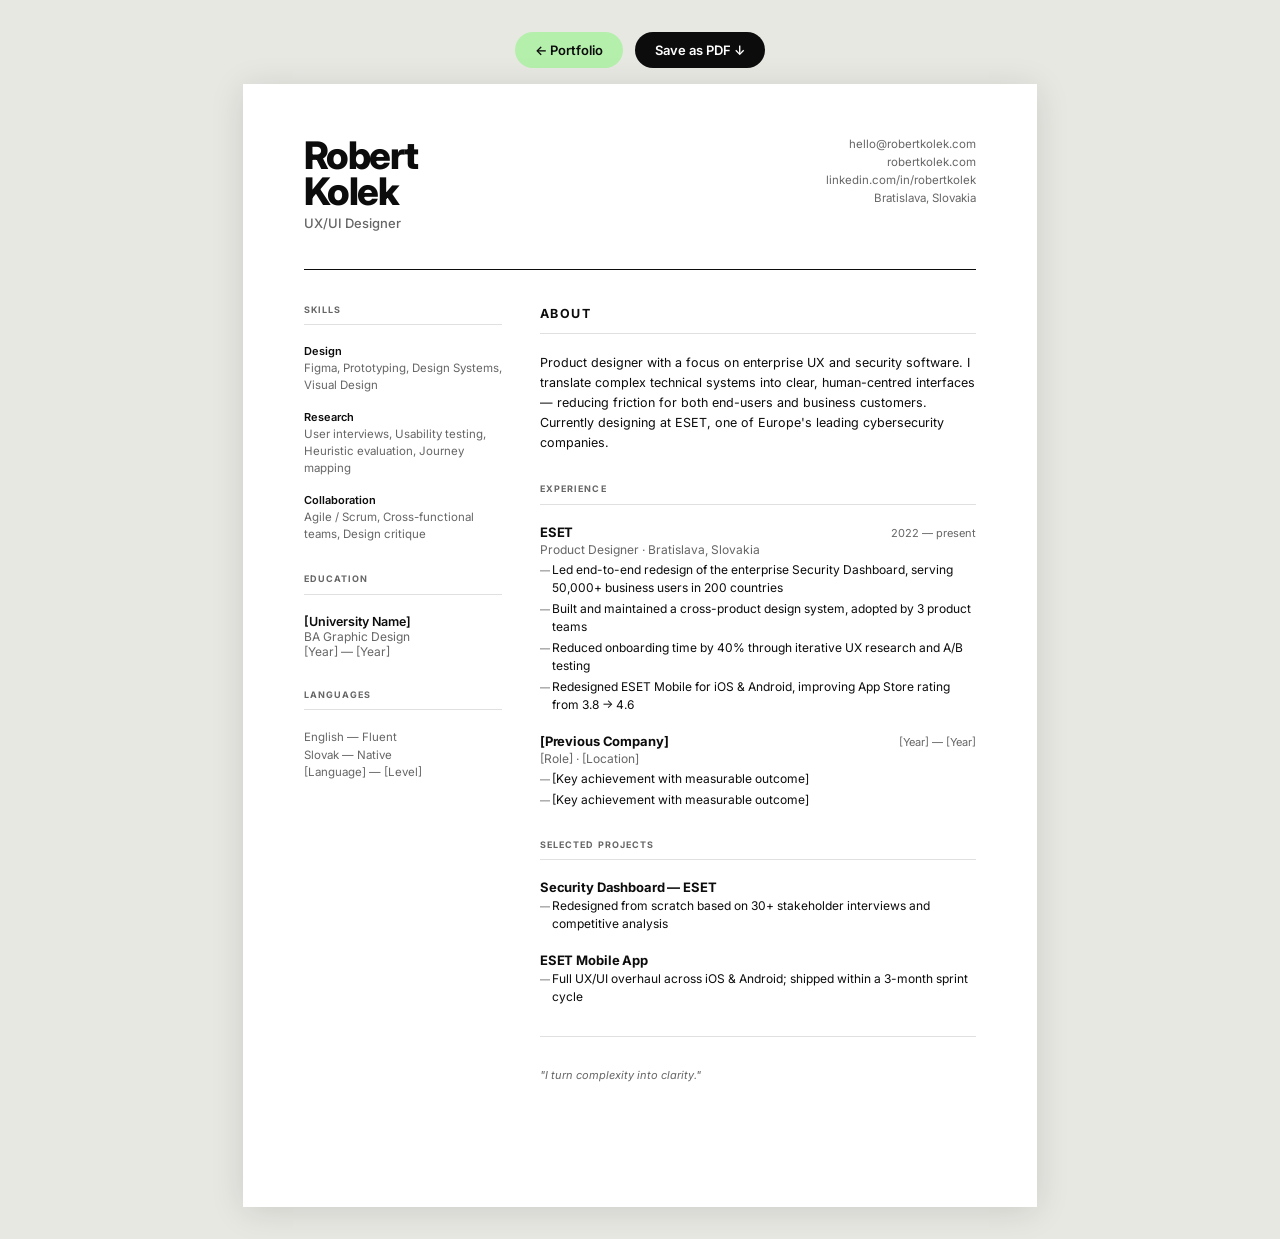
==== cv.html @ 5673734f "Rebuild portfolio with full bento grid and printable CV one-pager - 10-card bento layout: hero, role" ====
<!DOCTYPE html>
<html lang="en">
<head>
  <meta charset="UTF-8" />
  <meta name="viewport" content="width=device-width, initial-scale=1.0" />
  <title>Robert Kolek — CV</title>
  <link rel="preconnect" href="https://fonts.googleapis.com">
  <link rel="preconnect" href="https://fonts.gstatic.com" crossorigin>
  <link href="https://fonts.googleapis.com/css2?family=Inter:wght@400;500;600;700&display=swap" rel="stylesheet">
  <style>
    *, *::before, *::after { box-sizing: border-box; margin: 0; padding: 0; }

    :root {
      --mint:  #b4f0ab;
      --text:  #0c0c0c;
      --muted: #666;
      --line:  #e0e0e0;
    }

    html {
      font-family: 'Inter', -apple-system, BlinkMacSystemFont, 'Segoe UI', sans-serif;
      font-size: 13px;
      color: var(--text);
      -webkit-font-smoothing: antialiased;
    }

    /* ── Screen wrapper ─────────────────────────── */
    body {
      background: #e8e8e3;
      display: flex;
      flex-direction: column;
      align-items: center;
      padding: 32px 16px;
      gap: 16px;
    }

    .screen-actions {
      display: flex;
      gap: 12px;
    }

    .btn {
      display: inline-flex;
      align-items: center;
      gap: 6px;
      font-family: inherit;
      font-size: 13px;
      font-weight: 600;
      padding: 10px 20px;
      border-radius: 100px;
      cursor: pointer;
      border: none;
      text-decoration: none;
      transition: opacity 0.15s;
    }

    .btn:hover { opacity: 0.75; }

    .btn--primary {
      background: var(--text);
      color: #fff;
    }

    .btn--secondary {
      background: var(--mint);
      color: var(--text);
    }

    /* ── Page (A4) ──────────────────────────────── */
    .page {
      width: 210mm;
      min-height: 297mm;
      background: #fff;
      padding: 14mm 16mm 12mm;
      display: flex;
      flex-direction: column;
      gap: 0;
      box-shadow: 0 4px 32px rgba(0,0,0,0.12);
    }

    /* ── Header ─────────────────────────────────── */
    .cv-header {
      display: flex;
      justify-content: space-between;
      align-items: flex-start;
      padding-bottom: 10mm;
      border-bottom: 1.5px solid var(--text);
    }

    .cv-header h1 {
      font-size: 38px;
      font-weight: 800;
      letter-spacing: -0.04em;
      line-height: 0.95;
    }

    .cv-header .title {
      font-size: 13px;
      font-weight: 500;
      color: var(--muted);
      margin-top: 6px;
    }

    .cv-contact {
      text-align: right;
      display: flex;
      flex-direction: column;
      gap: 4px;
    }

    .cv-contact a,
    .cv-contact span {
      font-size: 11.5px;
      color: var(--muted);
      text-decoration: none;
    }

    .cv-contact a:hover { color: var(--text); }

    /* ── Body layout ────────────────────────────── */
    .cv-body {
      display: grid;
      grid-template-columns: 1fr 2.2fr;
      gap: 0 10mm;
      flex: 1;
      padding-top: 9mm;
    }

    /* ── Section ────────────────────────────────── */
    .section {
      margin-bottom: 8mm;
    }

    .section-title {
      font-size: 9px;
      font-weight: 700;
      letter-spacing: 0.12em;
      text-transform: uppercase;
      color: var(--muted);
      margin-bottom: 5mm;
      padding-bottom: 2.5mm;
      border-bottom: 1px solid var(--line);
    }

    /* ── Summary ────────────────────────────────── */
    .summary p {
      font-size: 12.5px;
      line-height: 1.6;
      color: var(--text);
    }

    /* ── Experience entry ───────────────────────── */
    .entry {
      margin-bottom: 5mm;
    }

    .entry-header {
      display: flex;
      justify-content: space-between;
      align-items: baseline;
      margin-bottom: 2px;
    }

    .entry-company {
      font-size: 13px;
      font-weight: 700;
      letter-spacing: -0.01em;
    }

    .entry-period {
      font-size: 11px;
      color: var(--muted);
      flex-shrink: 0;
      margin-left: 8px;
    }

    .entry-role {
      font-size: 12px;
      color: var(--muted);
      margin-bottom: 4px;
    }

    .entry-bullets {
      list-style: none;
      display: flex;
      flex-direction: column;
      gap: 3px;
      padding-left: 0;
    }

    .entry-bullets li {
      font-size: 12px;
      line-height: 1.5;
      color: var(--text);
      padding-left: 12px;
      position: relative;
    }

    .entry-bullets li::before {
      content: '—';
      position: absolute;
      left: 0;
      color: var(--muted);
      font-size: 10px;
      top: 2px;
    }

    /* ── Skills ─────────────────────────────────── */
    .skill-group {
      margin-bottom: 4mm;
    }

    .skill-group-name {
      font-size: 11px;
      font-weight: 600;
      margin-bottom: 2px;
    }

    .skill-group-items {
      font-size: 11.5px;
      color: var(--muted);
      line-height: 1.5;
    }

    /* ── Education ──────────────────────────────── */
    .edu-entry {
      margin-bottom: 3mm;
    }

    .edu-school {
      font-size: 12.5px;
      font-weight: 600;
    }

    .edu-degree {
      font-size: 12px;
      color: var(--muted);
    }

    /* ── Tagline accent ─────────────────────────── */
    .cv-tagline {
      margin-top: auto;
      padding-top: 8mm;
      border-top: 1px solid var(--line);
      font-size: 11px;
      color: var(--muted);
      font-style: italic;
    }

    /* ── Print ──────────────────────────────────── */
    @media print {
      html { font-size: 13px; }

      body {
        background: #fff;
        padding: 0;
      }

      .screen-actions { display: none; }

      .page {
        width: 210mm;
        min-height: 297mm;
        box-shadow: none;
        padding: 14mm 16mm 12mm;
      }

      @page {
        size: A4;
        margin: 0;
      }
    }
  </style>
</head>
<body>

  <div class="screen-actions">
    <a href="index.html" class="btn btn--secondary">← Portfolio</a>
    <button class="btn btn--primary" onclick="window.print()">Save as PDF ↓</button>
  </div>

  <div class="page">

    <header class="cv-header">
      <div>
        <h1>Robert<br>Kolek</h1>
        <p class="title">UX/UI Designer</p>
      </div>
      <div class="cv-contact">
        <a href="mailto:hello@robertkolek.com">hello@robertkolek.com</a>
        <a href="https://robertkolek.com" target="_blank">robertkolek.com</a>
        <a href="https://linkedin.com/in/robertkolek" target="_blank">linkedin.com/in/robertkolek</a>
        <span>Bratislava, Slovakia</span>
      </div>
    </header>

    <div class="cv-body">

      <!-- Left column -->
      <aside>

        <section class="section">
          <p class="section-title">Skills</p>
          <div class="skill-group">
            <p class="skill-group-name">Design</p>
            <p class="skill-group-items">Figma, Prototyping, Design Systems, Visual Design</p>
          </div>
          <div class="skill-group">
            <p class="skill-group-name">Research</p>
            <p class="skill-group-items">User interviews, Usability testing, Heuristic evaluation, Journey mapping</p>
          </div>
          <div class="skill-group">
            <p class="skill-group-name">Collaboration</p>
            <p class="skill-group-items">Agile / Scrum, Cross-functional teams, Design critique</p>
          </div>
        </section>

        <section class="section">
          <p class="section-title">Education</p>
          <div class="edu-entry">
            <p class="edu-school">[University Name]</p>
            <p class="edu-degree">BA Graphic Design<br>[Year] — [Year]</p>
          </div>
        </section>

        <section class="section">
          <p class="section-title">Languages</p>
          <div class="skill-group">
            <p class="skill-group-items">English — Fluent<br>Slovak — Native<br>[Language] — [Level]</p>
          </div>
        </section>

      </aside>

      <!-- Right column -->
      <main>

        <section class="section summary">
          <p class="section-title">About</p>
          <p>Product designer with a focus on enterprise UX and security software. I translate complex technical systems into clear, human-centred interfaces — reducing friction for both end-users and business customers. Currently designing at ESET, one of Europe's leading cybersecurity companies.</p>
        </section>

        <section class="section">
          <p class="section-title">Experience</p>

          <div class="entry">
            <div class="entry-header">
              <span class="entry-company">ESET</span>
              <span class="entry-period">2022 — present</span>
            </div>
            <p class="entry-role">Product Designer · Bratislava, Slovakia</p>
            <ul class="entry-bullets">
              <li>Led end-to-end redesign of the enterprise Security Dashboard, serving 50,000+ business users in 200 countries</li>
              <li>Built and maintained a cross-product design system, adopted by 3 product teams</li>
              <li>Reduced onboarding time by 40% through iterative UX research and A/B testing</li>
              <li>Redesigned ESET Mobile for iOS & Android, improving App Store rating from 3.8 → 4.6</li>
            </ul>
          </div>

          <div class="entry">
            <div class="entry-header">
              <span class="entry-company">[Previous Company]</span>
              <span class="entry-period">[Year] — [Year]</span>
            </div>
            <p class="entry-role">[Role] · [Location]</p>
            <ul class="entry-bullets">
              <li>[Key achievement with measurable outcome]</li>
              <li>[Key achievement with measurable outcome]</li>
            </ul>
          </div>

        </section>

        <section class="section">
          <p class="section-title">Selected Projects</p>

          <div class="entry">
            <div class="entry-header">
              <span class="entry-company">Security Dashboard — ESET</span>
            </div>
            <ul class="entry-bullets">
              <li>Redesigned from scratch based on 30+ stakeholder interviews and competitive analysis</li>
            </ul>
          </div>

          <div class="entry">
            <div class="entry-header">
              <span class="entry-company">ESET Mobile App</span>
            </div>
            <ul class="entry-bullets">
              <li>Full UX/UI overhaul across iOS & Android; shipped within a 3-month sprint cycle</li>
            </ul>
          </div>

        </section>

        <p class="cv-tagline">"I turn complexity into clarity."</p>

      </main>

    </div>

  </div>

</body>
</html>
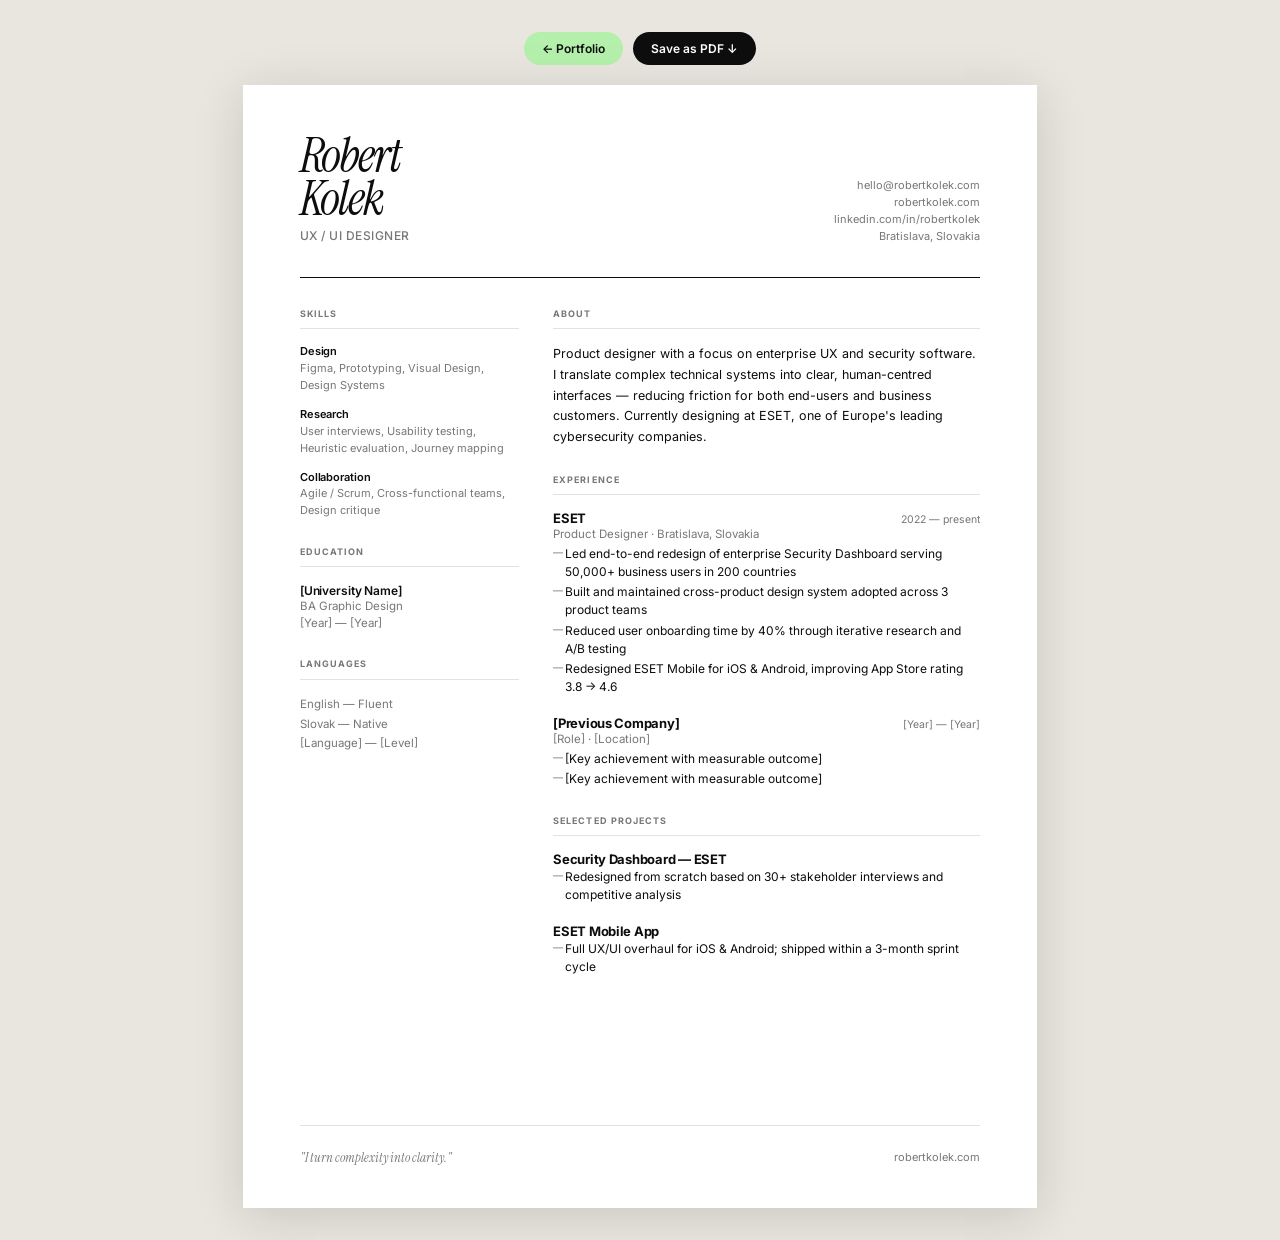
==== commit 21b0f98e: "Elevate portfolio to senior designer quality Typography: Instrument Serif italic for display, Inter " ====
--- a/cv.html
+++ b/cv.html
@@ -6,192 +6,226 @@
   <title>Robert Kolek — CV</title>
   <link rel="preconnect" href="https://fonts.googleapis.com">
   <link rel="preconnect" href="https://fonts.gstatic.com" crossorigin>
-  <link href="https://fonts.googleapis.com/css2?family=Inter:wght@400;500;600;700&display=swap" rel="stylesheet">
+  <link href="https://fonts.googleapis.com/css2?family=Instrument+Serif:ital@0;1&family=Inter:wght@300;400;500;600;700&display=swap" rel="stylesheet">
   <style>
     *, *::before, *::after { box-sizing: border-box; margin: 0; padding: 0; }
 
     :root {
-      --mint:  #b4f0ab;
-      --text:  #0c0c0c;
-      --muted: #666;
-      --line:  #e0e0e0;
+      --mint:   #b4f0ab;
+      --ink:    #0d0d0d;
+      --muted:  #777;
+      --rule:   #e5e2dc;
+      --bg:     #e9e6df;
     }
 
     html {
-      font-family: 'Inter', -apple-system, BlinkMacSystemFont, 'Segoe UI', sans-serif;
+      font-family: 'Inter', -apple-system, BlinkMacSystemFont, sans-serif;
       font-size: 13px;
-      color: var(--text);
+      color: var(--ink);
       -webkit-font-smoothing: antialiased;
-    }
-
-    /* ── Screen wrapper ─────────────────────────── */
+      background: var(--bg);
+    }
+
+    /* ── Screen chrome ───────────────────────── */
     body {
-      background: #e8e8e3;
       display: flex;
       flex-direction: column;
       align-items: center;
+      gap: 20px;
       padding: 32px 16px;
-      gap: 16px;
-    }
-
-    .screen-actions {
-      display: flex;
-      gap: 12px;
+    }
+
+    .actions {
+      display: flex;
+      gap: 10px;
+      align-items: center;
     }
 
     .btn {
+      font-family: inherit;
+      font-size: 12px;
+      font-weight: 600;
+      padding: 9px 18px;
+      border-radius: 100px;
+      border: none;
+      cursor: pointer;
+      text-decoration: none;
       display: inline-flex;
       align-items: center;
-      gap: 6px;
-      font-family: inherit;
-      font-size: 13px;
-      font-weight: 600;
-      padding: 10px 20px;
-      border-radius: 100px;
-      cursor: pointer;
-      border: none;
-      text-decoration: none;
+      gap: 5px;
       transition: opacity 0.15s;
     }
 
-    .btn:hover { opacity: 0.75; }
-
-    .btn--primary {
-      background: var(--text);
-      color: #fff;
-    }
-
-    .btn--secondary {
-      background: var(--mint);
-      color: var(--text);
-    }
-
-    /* ── Page (A4) ──────────────────────────────── */
+    .btn:hover { opacity: 0.7; }
+
+    .btn--dark   { background: var(--ink); color: #fff; }
+    .btn--light  { background: var(--mint); color: var(--ink); }
+
+    /* ── A4 page ─────────────────────────────── */
     .page {
       width: 210mm;
       min-height: 297mm;
       background: #fff;
-      padding: 14mm 16mm 12mm;
+      padding: 13mm 15mm 11mm;
       display: flex;
       flex-direction: column;
-      gap: 0;
-      box-shadow: 0 4px 32px rgba(0,0,0,0.12);
-    }
-
-    /* ── Header ─────────────────────────────────── */
-    .cv-header {
+      box-shadow: 0 8px 48px rgba(0,0,0,0.14);
+    }
+
+    /* ── Page header ─────────────────────────── */
+    .cv-top {
       display: flex;
       justify-content: space-between;
-      align-items: flex-start;
-      padding-bottom: 10mm;
-      border-bottom: 1.5px solid var(--text);
-    }
-
-    .cv-header h1 {
-      font-size: 38px;
-      font-weight: 800;
+      align-items: flex-end;
+      padding-bottom: 9mm;
+      border-bottom: 1.5px solid var(--ink);
+    }
+
+    .cv-name {
+      font-family: 'Instrument Serif', Georgia, serif;
+      font-style: italic;
+      font-size: 48px;
+      font-weight: 400;
       letter-spacing: -0.04em;
-      line-height: 0.95;
-    }
-
-    .cv-header .title {
-      font-size: 13px;
+      line-height: 0.9;
+    }
+
+    .cv-title {
+      font-size: 12px;
       font-weight: 500;
       color: var(--muted);
-      margin-top: 6px;
+      margin-top: 7px;
+      letter-spacing: 0.04em;
+      text-transform: uppercase;
     }
 
     .cv-contact {
       text-align: right;
       display: flex;
       flex-direction: column;
-      gap: 4px;
+      gap: 3px;
     }
 
     .cv-contact a,
     .cv-contact span {
-      font-size: 11.5px;
+      font-size: 11px;
       color: var(--muted);
       text-decoration: none;
-    }
-
-    .cv-contact a:hover { color: var(--text); }
-
-    /* ── Body layout ────────────────────────────── */
+      transition: color 0.15s;
+    }
+
+    .cv-contact a:hover { color: var(--ink); }
+
+    /* ── Two-column body ─────────────────────── */
     .cv-body {
       display: grid;
-      grid-template-columns: 1fr 2.2fr;
-      gap: 0 10mm;
+      grid-template-columns: 58mm 1fr;
+      gap: 0 9mm;
       flex: 1;
-      padding-top: 9mm;
-    }
-
-    /* ── Section ────────────────────────────────── */
-    .section {
-      margin-bottom: 8mm;
-    }
-
-    .section-title {
+      padding-top: 8mm;
+    }
+
+    /* ── Section ─────────────────────────────── */
+    .sec {
+      margin-bottom: 7mm;
+    }
+
+    .sec-label {
       font-size: 9px;
       font-weight: 700;
       letter-spacing: 0.12em;
       text-transform: uppercase;
       color: var(--muted);
-      margin-bottom: 5mm;
       padding-bottom: 2.5mm;
-      border-bottom: 1px solid var(--line);
-    }
-
-    /* ── Summary ────────────────────────────────── */
-    .summary p {
+      border-bottom: 1px solid var(--rule);
+      margin-bottom: 4mm;
+      display: block;
+    }
+
+    /* ── Skill groups ────────────────────────── */
+    .skill-group { margin-bottom: 3.5mm; }
+
+    .skill-group-name {
+      font-size: 11px;
+      font-weight: 600;
+      margin-bottom: 1.5px;
+      letter-spacing: -0.01em;
+    }
+
+    .skill-group-items {
+      font-size: 11px;
+      color: var(--muted);
+      line-height: 1.55;
+    }
+
+    /* ── Education ───────────────────────────── */
+    .edu { margin-bottom: 3mm; }
+
+    .edu-school {
+      font-size: 12px;
+      font-weight: 600;
+      letter-spacing: -0.01em;
+    }
+
+    .edu-degree {
+      font-size: 11.5px;
+      color: var(--muted);
+      line-height: 1.5;
+    }
+
+    /* ── Languages ───────────────────────────── */
+    .lang-list {
+      font-size: 11.5px;
+      color: var(--muted);
+      line-height: 1.7;
+    }
+
+    /* ── Summary ─────────────────────────────── */
+    .summary {
       font-size: 12.5px;
-      line-height: 1.6;
-      color: var(--text);
-    }
-
-    /* ── Experience entry ───────────────────────── */
-    .entry {
-      margin-bottom: 5mm;
-    }
-
-    .entry-header {
+      line-height: 1.65;
+      color: var(--ink);
+    }
+
+    /* ── Experience entry ────────────────────── */
+    .entry { margin-bottom: 5mm; }
+
+    .entry-head {
       display: flex;
       justify-content: space-between;
       align-items: baseline;
-      margin-bottom: 2px;
-    }
-
-    .entry-company {
+      margin-bottom: 1px;
+    }
+
+    .entry-co {
       font-size: 13px;
       font-weight: 700;
-      letter-spacing: -0.01em;
+      letter-spacing: -0.02em;
     }
 
     .entry-period {
-      font-size: 11px;
+      font-size: 10.5px;
       color: var(--muted);
       flex-shrink: 0;
       margin-left: 8px;
     }
 
     .entry-role {
-      font-size: 12px;
-      color: var(--muted);
-      margin-bottom: 4px;
+      font-size: 11.5px;
+      color: var(--muted);
+      margin-bottom: 3.5px;
     }
 
     .entry-bullets {
       list-style: none;
       display: flex;
       flex-direction: column;
-      gap: 3px;
-      padding-left: 0;
+      gap: 2.5px;
     }
 
     .entry-bullets li {
       font-size: 12px;
       line-height: 1.5;
-      color: var(--text);
       padding-left: 12px;
       position: relative;
     }
@@ -202,89 +236,62 @@
       left: 0;
       color: var(--muted);
       font-size: 10px;
-      top: 2px;
-    }
-
-    /* ── Skills ─────────────────────────────────── */
-    .skill-group {
-      margin-bottom: 4mm;
-    }
-
-    .skill-group-name {
+    }
+
+    /* ── Accent footer ───────────────────────── */
+    .cv-foot {
+      margin-top: auto;
+      padding-top: 6mm;
+      border-top: 1px solid var(--rule);
+      display: flex;
+      justify-content: space-between;
+      align-items: center;
+    }
+
+    .cv-foot-quote {
+      font-family: 'Instrument Serif', Georgia, serif;
+      font-style: italic;
+      font-size: 13px;
+      color: var(--muted);
+    }
+
+    .cv-foot-url {
       font-size: 11px;
-      font-weight: 600;
-      margin-bottom: 2px;
-    }
-
-    .skill-group-items {
-      font-size: 11.5px;
-      color: var(--muted);
-      line-height: 1.5;
-    }
-
-    /* ── Education ──────────────────────────────── */
-    .edu-entry {
-      margin-bottom: 3mm;
-    }
-
-    .edu-school {
-      font-size: 12.5px;
-      font-weight: 600;
-    }
-
-    .edu-degree {
-      font-size: 12px;
-      color: var(--muted);
-    }
-
-    /* ── Tagline accent ─────────────────────────── */
-    .cv-tagline {
-      margin-top: auto;
-      padding-top: 8mm;
-      border-top: 1px solid var(--line);
-      font-size: 11px;
-      color: var(--muted);
-      font-style: italic;
-    }
-
-    /* ── Print ──────────────────────────────────── */
+      color: var(--muted);
+    }
+
+    /* ── Print ───────────────────────────────── */
     @media print {
-      html { font-size: 13px; }
-
-      body {
-        background: #fff;
-        padding: 0;
-      }
-
-      .screen-actions { display: none; }
+      html { background: #fff; }
+
+      body { background: #fff; padding: 0; gap: 0; }
+
+      .actions { display: none; }
 
       .page {
         width: 210mm;
         min-height: 297mm;
         box-shadow: none;
-        padding: 14mm 16mm 12mm;
+        padding: 13mm 15mm 11mm;
       }
 
-      @page {
-        size: A4;
-        margin: 0;
-      }
+      @page { size: A4; margin: 0; }
     }
   </style>
 </head>
 <body>
 
-  <div class="screen-actions">
-    <a href="index.html" class="btn btn--secondary">← Portfolio</a>
-    <button class="btn btn--primary" onclick="window.print()">Save as PDF ↓</button>
+  <div class="actions">
+    <a href="index.html" class="btn btn--light">← Portfolio</a>
+    <button class="btn btn--dark" onclick="window.print()">Save as PDF ↓</button>
   </div>
 
   <div class="page">
 
-    <header class="cv-header">
+    <header class="cv-top">
       <div>
-        <h1>Robert<br>Kolek</h1>
-        <p class="title">UX/UI Designer</p>
+        <h1 class="cv-name">Robert<br>Kolek</h1>
+        <p class="cv-title">UX / UI Designer</p>
       </div>
       <div class="cv-contact">
         <a href="mailto:hello@robertkolek.com">hello@robertkolek.com</a>
@@ -296,14 +303,14 @@
 
     <div class="cv-body">
 
-      <!-- Left column -->
+      <!-- Left ──────────────────────────────── -->
       <aside>
 
-        <section class="section">
-          <p class="section-title">Skills</p>
+        <section class="sec">
+          <span class="sec-label">Skills</span>
           <div class="skill-group">
             <p class="skill-group-name">Design</p>
-            <p class="skill-group-items">Figma, Prototyping, Design Systems, Visual Design</p>
+            <p class="skill-group-items">Figma, Prototyping, Visual Design, Design Systems</p>
           </div>
           <div class="skill-group">
             <p class="skill-group-name">Research</p>
@@ -315,51 +322,53 @@
           </div>
         </section>
 
-        <section class="section">
-          <p class="section-title">Education</p>
-          <div class="edu-entry">
+        <section class="sec">
+          <span class="sec-label">Education</span>
+          <div class="edu">
             <p class="edu-school">[University Name]</p>
             <p class="edu-degree">BA Graphic Design<br>[Year] — [Year]</p>
           </div>
         </section>
 
-        <section class="section">
-          <p class="section-title">Languages</p>
-          <div class="skill-group">
-            <p class="skill-group-items">English — Fluent<br>Slovak — Native<br>[Language] — [Level]</p>
-          </div>
+        <section class="sec">
+          <span class="sec-label">Languages</span>
+          <p class="lang-list">
+            English — Fluent<br>
+            Slovak — Native<br>
+            [Language] — [Level]
+          </p>
         </section>
 
       </aside>
 
-      <!-- Right column -->
+      <!-- Right ─────────────────────────────── -->
       <main>
 
-        <section class="section summary">
-          <p class="section-title">About</p>
-          <p>Product designer with a focus on enterprise UX and security software. I translate complex technical systems into clear, human-centred interfaces — reducing friction for both end-users and business customers. Currently designing at ESET, one of Europe's leading cybersecurity companies.</p>
-        </section>
-
-        <section class="section">
-          <p class="section-title">Experience</p>
+        <section class="sec">
+          <span class="sec-label">About</span>
+          <p class="summary">Product designer with a focus on enterprise UX and security software. I translate complex technical systems into clear, human-centred interfaces — reducing friction for both end-users and business customers. Currently designing at ESET, one of Europe's leading cybersecurity companies.</p>
+        </section>
+
+        <section class="sec">
+          <span class="sec-label">Experience</span>
 
           <div class="entry">
-            <div class="entry-header">
-              <span class="entry-company">ESET</span>
+            <div class="entry-head">
+              <span class="entry-co">ESET</span>
               <span class="entry-period">2022 — present</span>
             </div>
             <p class="entry-role">Product Designer · Bratislava, Slovakia</p>
             <ul class="entry-bullets">
-              <li>Led end-to-end redesign of the enterprise Security Dashboard, serving 50,000+ business users in 200 countries</li>
-              <li>Built and maintained a cross-product design system, adopted by 3 product teams</li>
-              <li>Reduced onboarding time by 40% through iterative UX research and A/B testing</li>
-              <li>Redesigned ESET Mobile for iOS & Android, improving App Store rating from 3.8 → 4.6</li>
+              <li>Led end-to-end redesign of enterprise Security Dashboard serving 50,000+ business users in 200 countries</li>
+              <li>Built and maintained cross-product design system adopted across 3 product teams</li>
+              <li>Reduced user onboarding time by 40% through iterative research and A/B testing</li>
+              <li>Redesigned ESET Mobile for iOS & Android, improving App Store rating 3.8 → 4.6</li>
             </ul>
           </div>
 
           <div class="entry">
-            <div class="entry-header">
-              <span class="entry-company">[Previous Company]</span>
+            <div class="entry-head">
+              <span class="entry-co">[Previous Company]</span>
               <span class="entry-period">[Year] — [Year]</span>
             </div>
             <p class="entry-role">[Role] · [Location]</p>
@@ -371,12 +380,12 @@
 
         </section>
 
-        <section class="section">
-          <p class="section-title">Selected Projects</p>
+        <section class="sec">
+          <span class="sec-label">Selected Projects</span>
 
           <div class="entry">
-            <div class="entry-header">
-              <span class="entry-company">Security Dashboard — ESET</span>
+            <div class="entry-head">
+              <span class="entry-co">Security Dashboard — ESET</span>
             </div>
             <ul class="entry-bullets">
               <li>Redesigned from scratch based on 30+ stakeholder interviews and competitive analysis</li>
@@ -384,21 +393,24 @@
           </div>
 
           <div class="entry">
-            <div class="entry-header">
-              <span class="entry-company">ESET Mobile App</span>
+            <div class="entry-head">
+              <span class="entry-co">ESET Mobile App</span>
             </div>
             <ul class="entry-bullets">
-              <li>Full UX/UI overhaul across iOS & Android; shipped within a 3-month sprint cycle</li>
+              <li>Full UX/UI overhaul for iOS & Android; shipped within a 3-month sprint cycle</li>
             </ul>
           </div>
 
         </section>
 
-        <p class="cv-tagline">"I turn complexity into clarity."</p>
-
       </main>
 
     </div>
+
+    <footer class="cv-foot">
+      <span class="cv-foot-quote">"I turn complexity into clarity."</span>
+      <span class="cv-foot-url">robertkolek.com</span>
+    </footer>
 
   </div>
 
